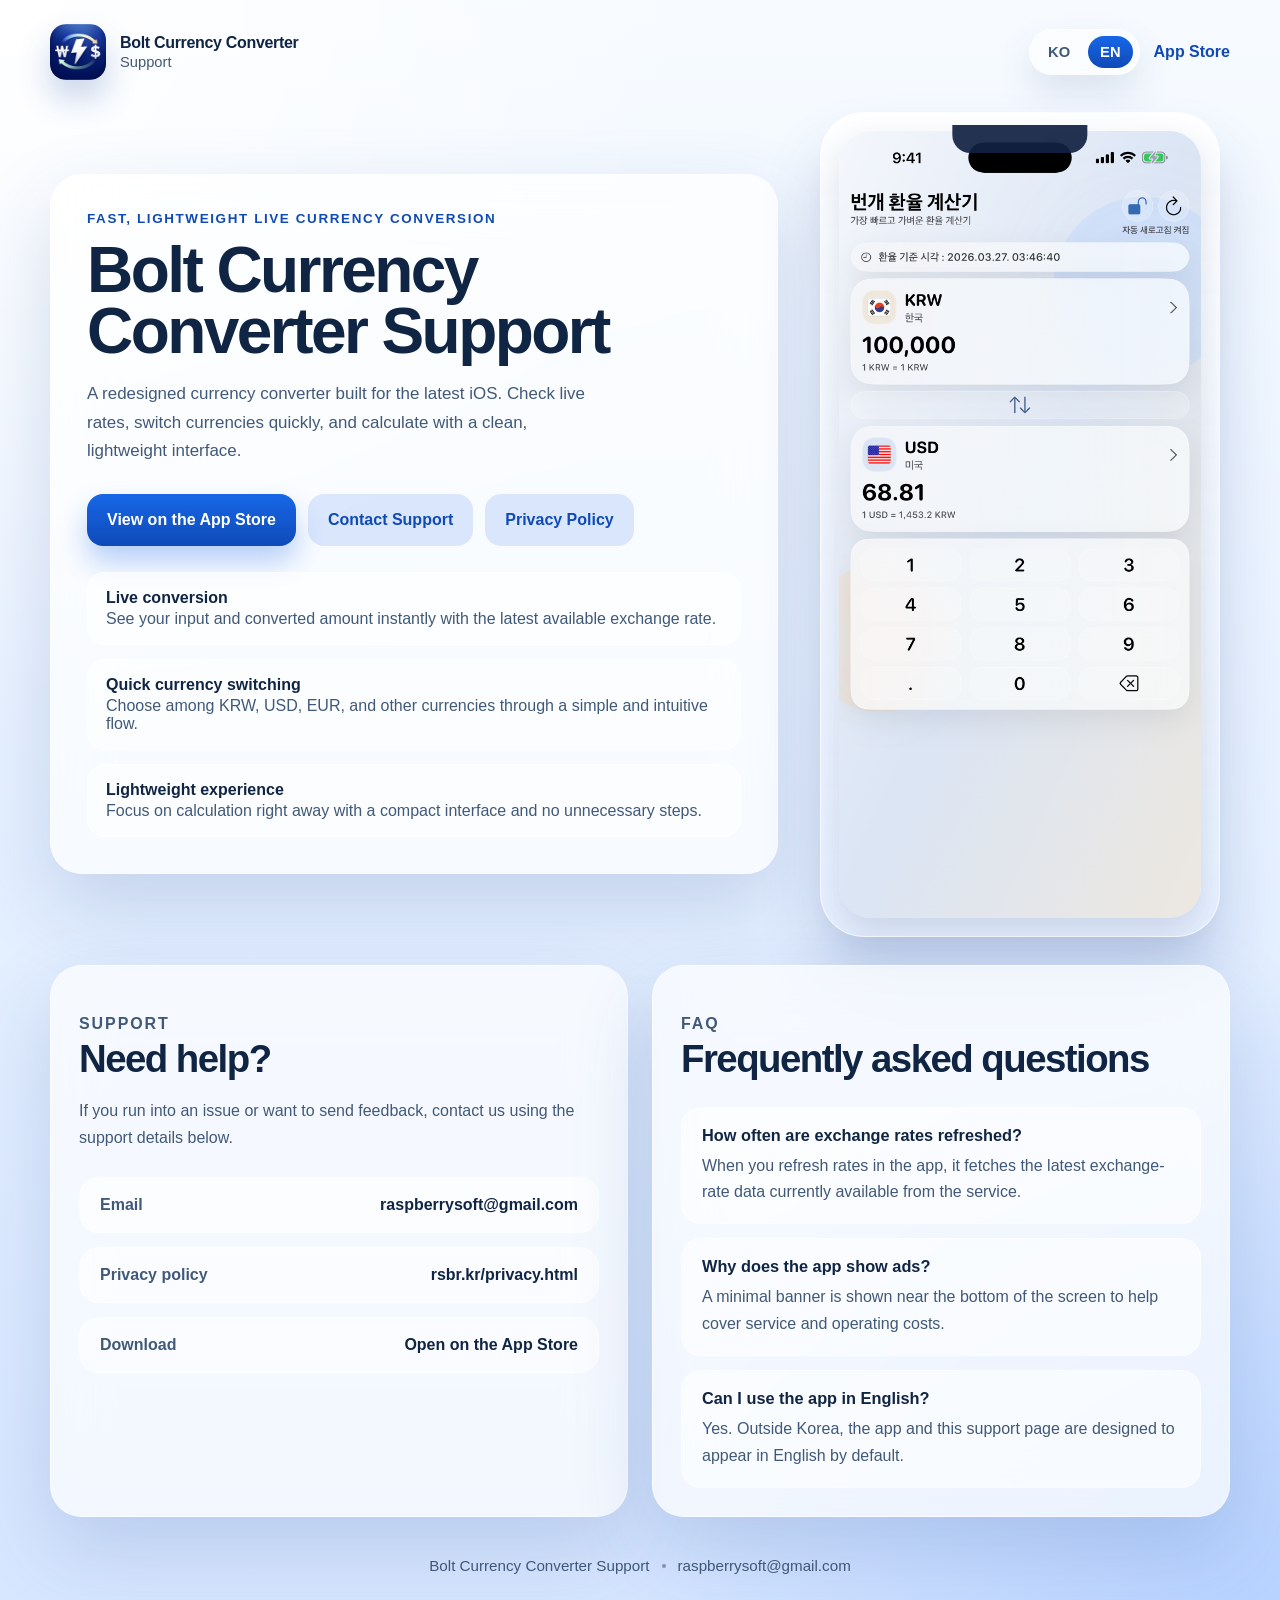
==== index.html @ 831cb12d "add support static pages" ====
<!doctype html>
<html lang="ko">
<head>
  <meta charset="utf-8">
  <meta name="viewport" content="width=device-width, initial-scale=1">
  <meta name="theme-color" content="#1f6fe5">
  <title>Bolt Currency Converter Support</title>
  <meta name="description" content="Bolt Currency Converter support site with app download, support contact, and privacy policy.">
  <link rel="icon" type="image/png" href="assets/app-icon.png">
  <link rel="stylesheet" href="styles.css">
</head>
<body>
  <div class="page-shell">
    <header class="topbar">
      <a class="brand" href="#top" aria-label="Bolt Currency Converter">
        <img src="assets/app-icon.png" alt="" class="brand-icon">
        <span class="brand-copy">
          <strong data-i18n="appName">Bolt Currency Converter</strong>
          <span data-i18n="supportLabel">지원 사이트</span>
        </span>
      </a>

      <div class="topbar-actions">
        <div class="lang-switch" role="group" aria-label="Language switcher">
          <button type="button" class="lang-button is-active" data-lang="ko">KO</button>
          <button type="button" class="lang-button" data-lang="en">EN</button>
        </div>
        <a class="text-link" href="https://apps.apple.com/kr/app/%EB%B2%88%EA%B0%9C-%ED%99%98%EC%9C%A8%EA%B3%84%EC%82%B0/id594428299" target="_blank" rel="noreferrer" data-i18n="topDownload">App Store</a>
      </div>
    </header>

    <main id="top">
      <section class="hero">
        <div class="hero-copy glass-card">
          <p class="eyebrow" data-i18n="eyebrow">빠르고 가벼운 실시간 환율 계산기</p>
          <h1 data-i18n="heroTitle">Bolt Currency Converter 지원 사이트</h1>
          <p class="hero-description" data-i18n="heroDescription">
            최신 iOS에 맞춰 다시 설계된 환율 계산 앱입니다. 실시간 환율 계산, 빠른 통화 전환, 가벼운 사용성을 한 화면에 담았습니다.
          </p>

          <div class="cta-group">
            <a class="primary-button" href="https://apps.apple.com/kr/app/%EB%B2%88%EA%B0%9C-%ED%99%98%EC%9C%A8%EA%B3%84%EC%82%B0/id594428299" target="_blank" rel="noreferrer" data-i18n="ctaDownload">App Store에서 보기</a>
            <a class="secondary-button" href="mailto:raspberrysoft@gmail.com" data-i18n="ctaSupport">지원 문의</a>
            <a class="secondary-button" href="https://rsbr.kr/privacy.html" target="_blank" rel="noreferrer" data-i18n="ctaPrivacy">개인정보처리방침</a>
          </div>

          <ul class="feature-list" aria-label="App highlights">
            <li>
              <strong data-i18n="featureOneTitle">실시간 계산</strong>
              <span data-i18n="featureOneBody">최신 환율 기준으로 입력값과 결과를 바로 확인할 수 있습니다.</span>
            </li>
            <li>
              <strong data-i18n="featureTwoTitle">빠른 통화 전환</strong>
              <span data-i18n="featureTwoBody">원화, 달러, 유로를 포함한 다양한 통화를 직관적으로 선택할 수 있습니다.</span>
            </li>
            <li>
              <strong data-i18n="featureThreeTitle">가벼운 사용성</strong>
              <span data-i18n="featureThreeBody">복잡한 메뉴 없이 곧바로 계산에 집중할 수 있는 간결한 인터페이스를 제공합니다.</span>
            </li>
          </ul>
        </div>

        <div class="hero-preview">
          <div class="phone-frame">
            <img src="assets/app-preview.png" alt="Bolt Currency Converter preview screen">
          </div>
        </div>
      </section>

      <section class="details-grid">
        <article class="glass-card info-card">
          <p class="section-label" data-i18n="helpLabel">Support</p>
          <h2 data-i18n="helpTitle">도움이 필요하신가요?</h2>
          <p data-i18n="helpDescription">
            앱 사용 중 문의 사항이나 오류 제보가 있다면 아래 연락처로 알려주세요. 가능한 한 빠르게 확인하겠습니다.
          </p>

          <div class="support-list">
            <div class="support-row">
              <span data-i18n="supportEmailLabel">이메일</span>
              <a href="mailto:raspberrysoft@gmail.com">raspberrysoft@gmail.com</a>
            </div>
            <div class="support-row">
              <span data-i18n="supportPrivacyLabel">개인정보처리방침</span>
              <a href="https://rsbr.kr/privacy.html" target="_blank" rel="noreferrer">rsbr.kr/privacy.html</a>
            </div>
            <div class="support-row">
              <span data-i18n="supportStoreLabel">앱 다운로드</span>
              <a href="https://apps.apple.com/kr/app/%EB%B2%88%EA%B0%9C-%ED%99%98%EC%9C%A8%EA%B3%84%EC%82%B0/id594428299" target="_blank" rel="noreferrer" data-i18n="storeLinkLabel">App Store 바로가기</a>
            </div>
          </div>
        </article>

        <article class="glass-card info-card">
          <p class="section-label" data-i18n="faqLabel">FAQ</p>
          <h2 data-i18n="faqTitle">자주 묻는 질문</h2>

          <div class="faq-list">
            <div class="faq-item">
              <h3 data-i18n="faqOneQuestion">환율은 얼마나 자주 갱신되나요?</h3>
              <p data-i18n="faqOneAnswer">앱에서 환율 갱신을 실행하면 현재 제공되는 최신 환율 정보를 다시 불러옵니다.</p>
            </div>
            <div class="faq-item">
              <h3 data-i18n="faqTwoQuestion">광고가 보이는 이유는 무엇인가요?</h3>
              <p data-i18n="faqTwoAnswer">서비스 유지와 운영 비용을 위해 화면 하단에 최소한의 배너 광고가 표시됩니다.</p>
            </div>
            <div class="faq-item">
              <h3 data-i18n="faqThreeQuestion">영어로도 사용할 수 있나요?</h3>
              <p data-i18n="faqThreeAnswer">한국어 외 지역에서는 앱과 지원 페이지가 영어 중심으로 표시되도록 구성되어 있습니다.</p>
            </div>
          </div>
        </article>
      </section>
    </main>

    <footer class="footer">
      <span data-i18n="footerText">Bolt Currency Converter Support</span>
      <span class="footer-dot" aria-hidden="true"></span>
      <a href="mailto:raspberrysoft@gmail.com">raspberrysoft@gmail.com</a>
    </footer>
  </div>

  <script>
    const translations = {
      ko: {
        pageTitle: "Bolt Currency Converter Support",
        appName: "Bolt Currency Converter",
        supportLabel: "지원 사이트",
        topDownload: "App Store",
        eyebrow: "빠르고 가벼운 실시간 환율 계산기",
        heroTitle: "Bolt Currency Converter 지원 사이트",
        heroDescription: "최신 iOS에 맞춰 다시 설계된 환율 계산 앱입니다. 실시간 환율 계산, 빠른 통화 전환, 가벼운 사용성을 한 화면에 담았습니다.",
        ctaDownload: "App Store에서 보기",
        ctaSupport: "지원 문의",
        ctaPrivacy: "개인정보처리방침",
        featureOneTitle: "실시간 계산",
        featureOneBody: "최신 환율 기준으로 입력값과 결과를 바로 확인할 수 있습니다.",
        featureTwoTitle: "빠른 통화 전환",
        featureTwoBody: "원화, 달러, 유로를 포함한 다양한 통화를 직관적으로 선택할 수 있습니다.",
        featureThreeTitle: "가벼운 사용성",
        featureThreeBody: "복잡한 메뉴 없이 곧바로 계산에 집중할 수 있는 간결한 인터페이스를 제공합니다.",
        helpLabel: "Support",
        helpTitle: "도움이 필요하신가요?",
        helpDescription: "앱 사용 중 문의 사항이나 오류 제보가 있다면 아래 연락처로 알려주세요. 가능한 한 빠르게 확인하겠습니다.",
        supportEmailLabel: "이메일",
        supportPrivacyLabel: "개인정보처리방침",
        supportStoreLabel: "앱 다운로드",
        storeLinkLabel: "App Store 바로가기",
        faqLabel: "FAQ",
        faqTitle: "자주 묻는 질문",
        faqOneQuestion: "환율은 얼마나 자주 갱신되나요?",
        faqOneAnswer: "앱에서 환율 갱신을 실행하면 현재 제공되는 최신 환율 정보를 다시 불러옵니다.",
        faqTwoQuestion: "광고가 보이는 이유는 무엇인가요?",
        faqTwoAnswer: "서비스 유지와 운영 비용을 위해 화면 하단에 최소한의 배너 광고가 표시됩니다.",
        faqThreeQuestion: "영어로도 사용할 수 있나요?",
        faqThreeAnswer: "한국어 외 지역에서는 앱과 지원 페이지가 영어 중심으로 표시되도록 구성되어 있습니다.",
        footerText: "Bolt Currency Converter Support"
      },
      en: {
        pageTitle: "Bolt Currency Converter Support",
        appName: "Bolt Currency Converter",
        supportLabel: "Support",
        topDownload: "App Store",
        eyebrow: "Fast, lightweight live currency conversion",
        heroTitle: "Bolt Currency Converter Support",
        heroDescription: "A redesigned currency converter built for the latest iOS. Check live rates, switch currencies quickly, and calculate with a clean, lightweight interface.",
        ctaDownload: "View on the App Store",
        ctaSupport: "Contact Support",
        ctaPrivacy: "Privacy Policy",
        featureOneTitle: "Live conversion",
        featureOneBody: "See your input and converted amount instantly with the latest available exchange rate.",
        featureTwoTitle: "Quick currency switching",
        featureTwoBody: "Choose among KRW, USD, EUR, and other currencies through a simple and intuitive flow.",
        featureThreeTitle: "Lightweight experience",
        featureThreeBody: "Focus on calculation right away with a compact interface and no unnecessary steps.",
        helpLabel: "Support",
        helpTitle: "Need help?",
        helpDescription: "If you run into an issue or want to send feedback, contact us using the support details below.",
        supportEmailLabel: "Email",
        supportPrivacyLabel: "Privacy policy",
        supportStoreLabel: "Download",
        storeLinkLabel: "Open on the App Store",
        faqLabel: "FAQ",
        faqTitle: "Frequently asked questions",
        faqOneQuestion: "How often are exchange rates refreshed?",
        faqOneAnswer: "When you refresh rates in the app, it fetches the latest exchange-rate data currently available from the service.",
        faqTwoQuestion: "Why does the app show ads?",
        faqTwoAnswer: "A minimal banner is shown near the bottom of the screen to help cover service and operating costs.",
        faqThreeQuestion: "Can I use the app in English?",
        faqThreeAnswer: "Yes. Outside Korea, the app and this support page are designed to appear in English by default.",
        footerText: "Bolt Currency Converter Support"
      }
    };

    const setLanguage = (lang) => {
      const locale = translations[lang] ? lang : "en";
      document.documentElement.lang = locale;
      document.title = translations[locale].pageTitle;

      document.querySelectorAll("[data-i18n]").forEach((node) => {
        const key = node.dataset.i18n;
        if (translations[locale][key]) {
          node.textContent = translations[locale][key];
        }
      });

      document.querySelectorAll(".lang-button").forEach((button) => {
        button.classList.toggle("is-active", button.dataset.lang === locale);
      });
    };

    const preferredLanguage = (navigator.language || "").toLowerCase().startsWith("ko") ? "ko" : "en";
    setLanguage(preferredLanguage);

    document.querySelectorAll(".lang-button").forEach((button) => {
      button.addEventListener("click", () => setLanguage(button.dataset.lang));
    });
  </script>
</body>
</html>
---- styles.css ----
:root {
  color-scheme: light;
  --bg-top: #f7fbff;
  --bg-bottom: #d6e6ff;
  --ink-strong: #102443;
  --ink-body: #415978;
  --line-soft: rgba(124, 157, 211, 0.26);
  --glass-bg: rgba(255, 255, 255, 0.68);
  --glass-border: rgba(255, 255, 255, 0.58);
  --primary: #1767e8;
  --primary-deep: #0f4ab7;
  --primary-soft: rgba(23, 103, 232, 0.14);
  --shadow-lg: 0 32px 80px rgba(37, 78, 150, 0.18);
  --shadow-md: 0 18px 36px rgba(49, 83, 137, 0.14);
  --radius-xl: 32px;
  --radius-lg: 24px;
  --radius-md: 18px;
  --content-width: 1180px;
}

* {
  box-sizing: border-box;
}

html {
  scroll-behavior: smooth;
}

body {
  margin: 0;
  min-height: 100vh;
  font-family: "Avenir Next", "SF Pro Display", "Apple SD Gothic Neo", "Helvetica Neue", sans-serif;
  color: var(--ink-strong);
  background:
    radial-gradient(circle at top left, rgba(255, 255, 255, 0.96), transparent 34%),
    radial-gradient(circle at bottom right, rgba(131, 177, 255, 0.38), transparent 32%),
    linear-gradient(180deg, var(--bg-top), var(--bg-bottom));
}

body::before {
  content: "";
  position: fixed;
  inset: 0;
  pointer-events: none;
  background-image:
    linear-gradient(rgba(255, 255, 255, 0.28) 1px, transparent 1px),
    linear-gradient(90deg, rgba(255, 255, 255, 0.18) 1px, transparent 1px);
  background-size: 120px 120px;
  mask-image: linear-gradient(180deg, rgba(0, 0, 0, 0.85), transparent);
  opacity: 0.45;
}

a {
  color: inherit;
  text-decoration: none;
}

img {
  display: block;
  max-width: 100%;
}

.page-shell {
  width: min(calc(100% - 32px), var(--content-width));
  margin: 0 auto;
  padding: 24px 0 44px;
  position: relative;
  z-index: 1;
}

.topbar {
  display: flex;
  align-items: center;
  justify-content: space-between;
  gap: 20px;
  margin-bottom: 32px;
}

.brand {
  display: inline-flex;
  align-items: center;
  gap: 14px;
}

.brand-icon {
  width: 56px;
  height: 56px;
  border-radius: 16px;
  box-shadow: 0 18px 32px rgba(18, 73, 160, 0.22);
}

.brand-copy {
  display: flex;
  flex-direction: column;
  gap: 2px;
}

.brand-copy strong {
  font-size: 1rem;
  font-weight: 700;
  letter-spacing: -0.02em;
}

.brand-copy span:last-child {
  color: var(--ink-body);
  font-size: 0.92rem;
}

.topbar-actions {
  display: flex;
  align-items: center;
  gap: 14px;
}

.lang-switch {
  display: inline-flex;
  gap: 6px;
  padding: 6px;
  border-radius: 999px;
  background: rgba(255, 255, 255, 0.54);
  border: 1px solid rgba(255, 255, 255, 0.62);
  box-shadow: var(--shadow-md);
  backdrop-filter: blur(20px);
}

.lang-button {
  border: 0;
  background: transparent;
  color: var(--ink-body);
  padding: 8px 12px;
  border-radius: 999px;
  cursor: pointer;
  font: inherit;
  font-size: 0.92rem;
  font-weight: 600;
}

.lang-button.is-active {
  color: white;
  background: linear-gradient(180deg, var(--primary), var(--primary-deep));
}

.text-link {
  font-weight: 600;
  color: var(--primary-deep);
}

.hero {
  display: grid;
  grid-template-columns: minmax(0, 1.05fr) minmax(320px, 420px);
  gap: 32px;
  align-items: center;
}

.glass-card {
  background: var(--glass-bg);
  border: 1px solid var(--glass-border);
  border-radius: var(--radius-xl);
  box-shadow: var(--shadow-lg);
  backdrop-filter: blur(28px);
}

.hero-copy {
  padding: 36px;
}

.eyebrow,
.section-label {
  margin: 0 0 14px;
  color: var(--primary-deep);
  font-size: 0.84rem;
  font-weight: 700;
  letter-spacing: 0.12em;
  text-transform: uppercase;
}

.hero-copy h1,
.info-card h2 {
  margin: 0;
  letter-spacing: -0.04em;
}

.hero-copy h1 {
  font-size: clamp(2.3rem, 5vw, 4.4rem);
  line-height: 0.95;
}

.hero-description,
.info-card p,
.faq-item p,
.feature-list span,
.support-row span {
  color: var(--ink-body);
}

.hero-description {
  margin: 18px 0 0;
  max-width: 54ch;
  font-size: 1.06rem;
  line-height: 1.7;
}

.cta-group {
  display: flex;
  flex-wrap: wrap;
  gap: 12px;
  margin-top: 28px;
}

.primary-button,
.secondary-button {
  display: inline-flex;
  align-items: center;
  justify-content: center;
  min-height: 52px;
  padding: 0 20px;
  border-radius: 16px;
  font-weight: 700;
  transition: transform 160ms ease, box-shadow 160ms ease, background 160ms ease;
}

.primary-button {
  color: white;
  background: linear-gradient(180deg, var(--primary), var(--primary-deep));
  box-shadow: 0 16px 28px rgba(23, 103, 232, 0.3);
}

.secondary-button {
  color: var(--primary-deep);
  background: var(--primary-soft);
}

.primary-button:hover,
.secondary-button:hover,
.text-link:hover {
  transform: translateY(-1px);
}

.feature-list {
  list-style: none;
  margin: 26px 0 0;
  padding: 0;
  display: grid;
  gap: 14px;
}

.feature-list li {
  display: grid;
  gap: 3px;
  padding: 16px 18px;
  border-radius: var(--radius-md);
  background: rgba(255, 255, 255, 0.54);
  border: 1px solid rgba(255, 255, 255, 0.54);
}

.feature-list strong {
  font-size: 1rem;
}

.hero-preview {
  display: flex;
  justify-content: center;
}

.phone-frame {
  position: relative;
  width: min(100%, 400px);
  padding: 18px;
  border-radius: 44px;
  background: linear-gradient(180deg, rgba(255, 255, 255, 0.84), rgba(231, 240, 255, 0.74));
  border: 1px solid rgba(255, 255, 255, 0.75);
  box-shadow: 0 40px 60px rgba(35, 71, 140, 0.2);
}

.phone-frame::before {
  content: "";
  position: absolute;
  top: 12px;
  left: 50%;
  width: 34%;
  height: 28px;
  transform: translateX(-50%);
  border-radius: 0 0 18px 18px;
  background: rgba(18, 34, 67, 0.92);
}

.phone-frame img {
  width: 100%;
  border-radius: 32px;
  box-shadow: 0 14px 32px rgba(22, 49, 99, 0.14);
}

.details-grid {
  display: grid;
  grid-template-columns: repeat(2, minmax(0, 1fr));
  gap: 24px;
  margin-top: 28px;
}

.info-card {
  padding: 28px;
}

.info-card h2 {
  font-size: clamp(1.8rem, 3vw, 2.5rem);
}

.info-card > p {
  margin: 16px 0 0;
  font-size: 1rem;
  line-height: 1.7;
}

.support-list,
.faq-list {
  display: grid;
  gap: 14px;
  margin-top: 26px;
}

.support-row,
.faq-item {
  padding: 18px 20px;
  border-radius: 20px;
  background: rgba(255, 255, 255, 0.58);
  border: 1px solid rgba(255, 255, 255, 0.5);
}

.support-row {
  display: flex;
  align-items: center;
  justify-content: space-between;
  gap: 18px;
}

.support-row span {
  font-weight: 600;
}

.support-row a,
.faq-item h3 {
  color: var(--ink-strong);
  font-weight: 700;
}

.faq-item h3 {
  margin: 0;
  font-size: 1.02rem;
}

.faq-item p {
  margin: 8px 0 0;
  line-height: 1.65;
}

.footer {
  margin-top: 26px;
  padding: 14px 0 0;
  color: var(--ink-body);
  display: flex;
  align-items: center;
  justify-content: center;
  gap: 12px;
  font-size: 0.95rem;
}

.footer-dot {
  width: 4px;
  height: 4px;
  border-radius: 50%;
  background: rgba(65, 89, 120, 0.55);
}

@media (max-width: 980px) {
  .hero,
  .details-grid {
    grid-template-columns: 1fr;
  }

  .phone-frame {
    width: min(100%, 360px);
  }
}

@media (max-width: 720px) {
  .page-shell {
    width: min(calc(100% - 24px), var(--content-width));
    padding-top: 18px;
  }

  .topbar,
  .topbar-actions,
  .support-row,
  .footer {
    flex-direction: column;
  }

  .topbar,
  .topbar-actions {
    align-items: flex-start;
  }

  .hero-copy,
  .info-card {
    padding: 24px;
  }

  .hero-copy h1 {
    font-size: clamp(2rem, 12vw, 3.2rem);
  }

  .support-row {
    align-items: flex-start;
  }

  .footer {
    align-items: flex-start;
    gap: 8px;
  }

  .footer-dot {
    display: none;
  }
}
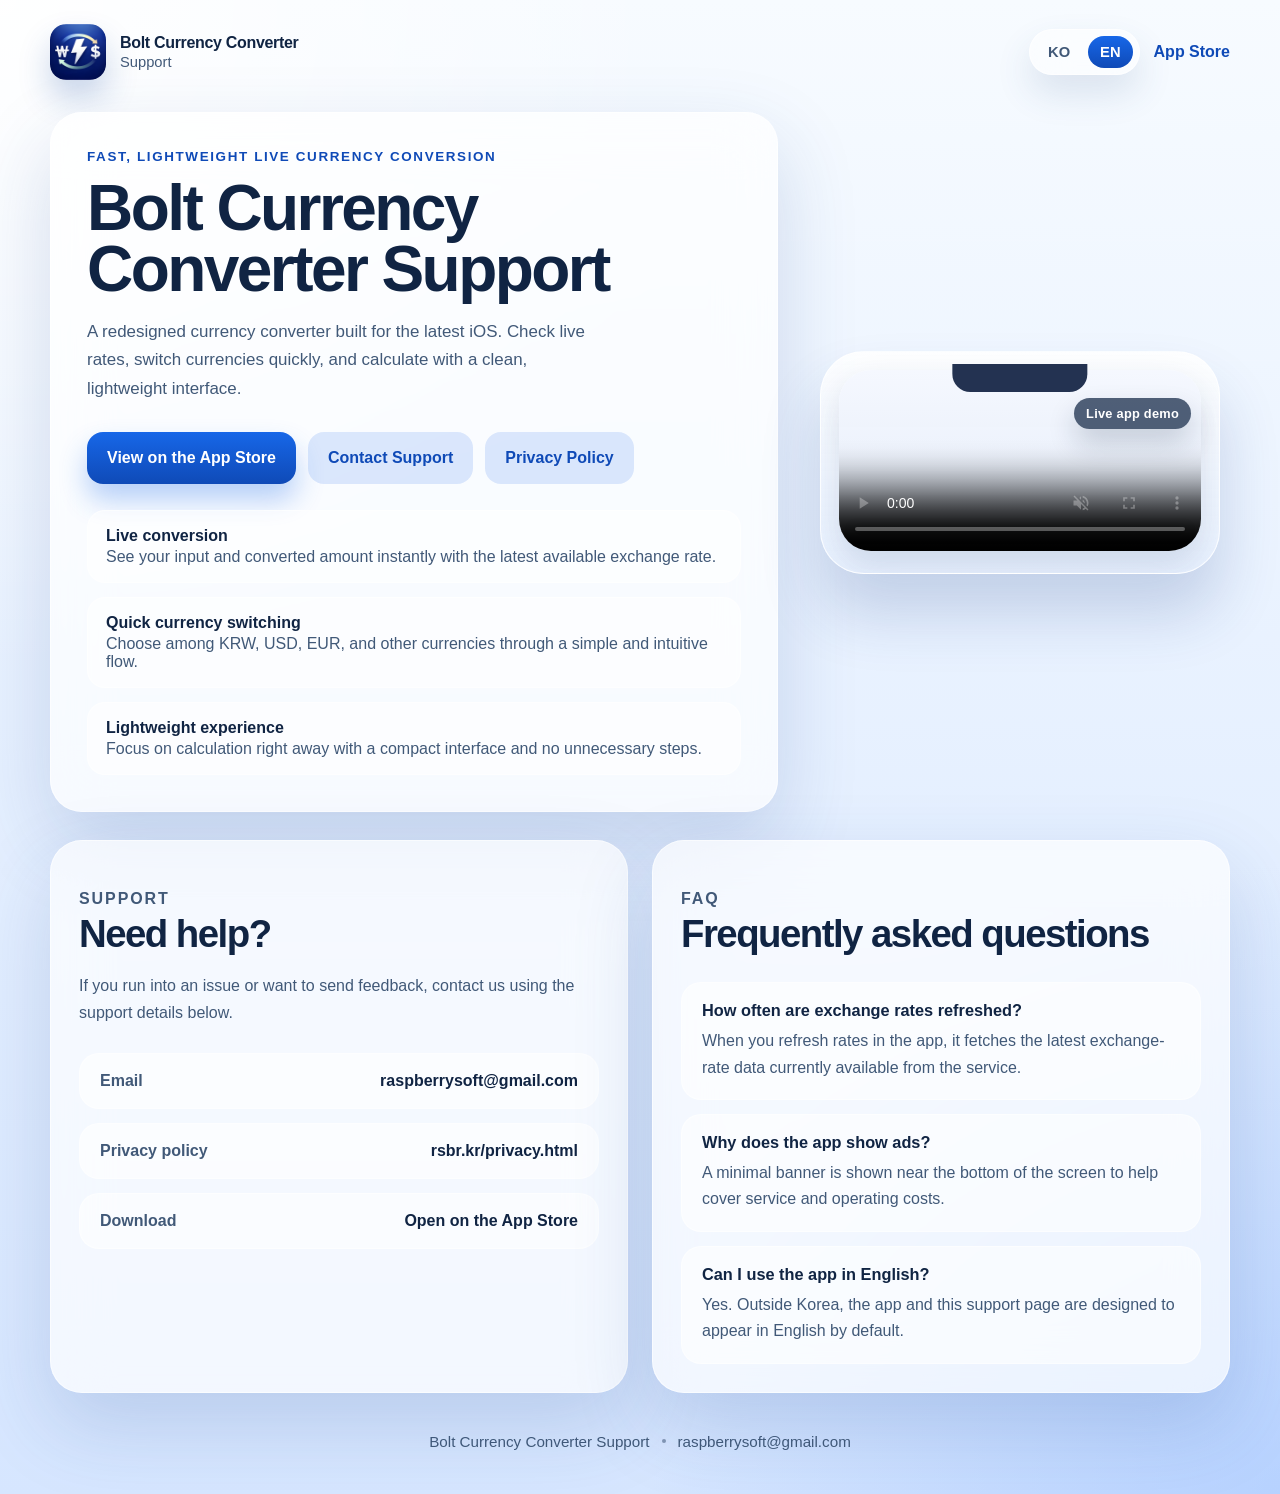
==== commit fe17ce34: "Add files via upload" ====
--- a/index.html
+++ b/index.html
@@ -62,7 +62,20 @@
 
         <div class="hero-preview">
           <div class="phone-frame">
-            <img src="assets/app-preview.png" alt="Bolt Currency Converter preview screen">
+            <div class="preview-badge" data-i18n="previewBadge">실제 앱 시연 영상</div>
+            <video
+              class="app-demo-video"
+              src="assets/app-demo-trimmed.mp4"
+              poster="assets/app-demo-poster.png"
+              autoplay
+              muted
+              loop
+              playsinline
+              controls
+              preload="metadata"
+            >
+              <a href="assets/app-demo-trimmed.mp4" data-i18n="previewFallback">앱 시연 영상을 다운로드해 확인하기</a>
+            </video>
           </div>
         </div>
       </section>
@@ -139,6 +152,8 @@
         featureTwoBody: "원화, 달러, 유로를 포함한 다양한 통화를 직관적으로 선택할 수 있습니다.",
         featureThreeTitle: "가벼운 사용성",
         featureThreeBody: "복잡한 메뉴 없이 곧바로 계산에 집중할 수 있는 간결한 인터페이스를 제공합니다.",
+        previewBadge: "실제 앱 시연 영상",
+        previewFallback: "앱 시연 영상을 다운로드해 확인하기",
         helpLabel: "Support",
         helpTitle: "도움이 필요하신가요?",
         helpDescription: "앱 사용 중 문의 사항이나 오류 제보가 있다면 아래 연락처로 알려주세요. 가능한 한 빠르게 확인하겠습니다.",
@@ -173,6 +188,8 @@
         featureTwoBody: "Choose among KRW, USD, EUR, and other currencies through a simple and intuitive flow.",
         featureThreeTitle: "Lightweight experience",
         featureThreeBody: "Focus on calculation right away with a compact interface and no unnecessary steps.",
+        previewBadge: "Live app demo",
+        previewFallback: "Download the app demo video",
         helpLabel: "Support",
         helpTitle: "Need help?",
         helpDescription: "If you run into an issue or want to send feedback, contact us using the support details below.",
--- a/styles.css
+++ b/styles.css
@@ -270,6 +270,7 @@
   background: linear-gradient(180deg, rgba(255, 255, 255, 0.84), rgba(231, 240, 255, 0.74));
   border: 1px solid rgba(255, 255, 255, 0.75);
   box-shadow: 0 40px 60px rgba(35, 71, 140, 0.2);
+  overflow: hidden;
 }
 
 .phone-frame::before {
@@ -284,10 +285,30 @@
   background: rgba(18, 34, 67, 0.92);
 }
 
-.phone-frame img {
+.phone-frame img,
+.phone-frame video {
   width: 100%;
   border-radius: 32px;
   box-shadow: 0 14px 32px rgba(22, 49, 99, 0.14);
+}
+
+.app-demo-video {
+  background: linear-gradient(180deg, rgba(245, 248, 255, 0.95), rgba(226, 234, 247, 0.95));
+}
+
+.preview-badge {
+  position: absolute;
+  top: 46px;
+  right: 28px;
+  z-index: 1;
+  padding: 8px 12px;
+  border-radius: 999px;
+  background: rgba(16, 36, 67, 0.72);
+  color: white;
+  font-size: 0.8rem;
+  font-weight: 700;
+  letter-spacing: 0.02em;
+  box-shadow: 0 14px 28px rgba(16, 36, 67, 0.2);
 }
 
 .details-grid {
